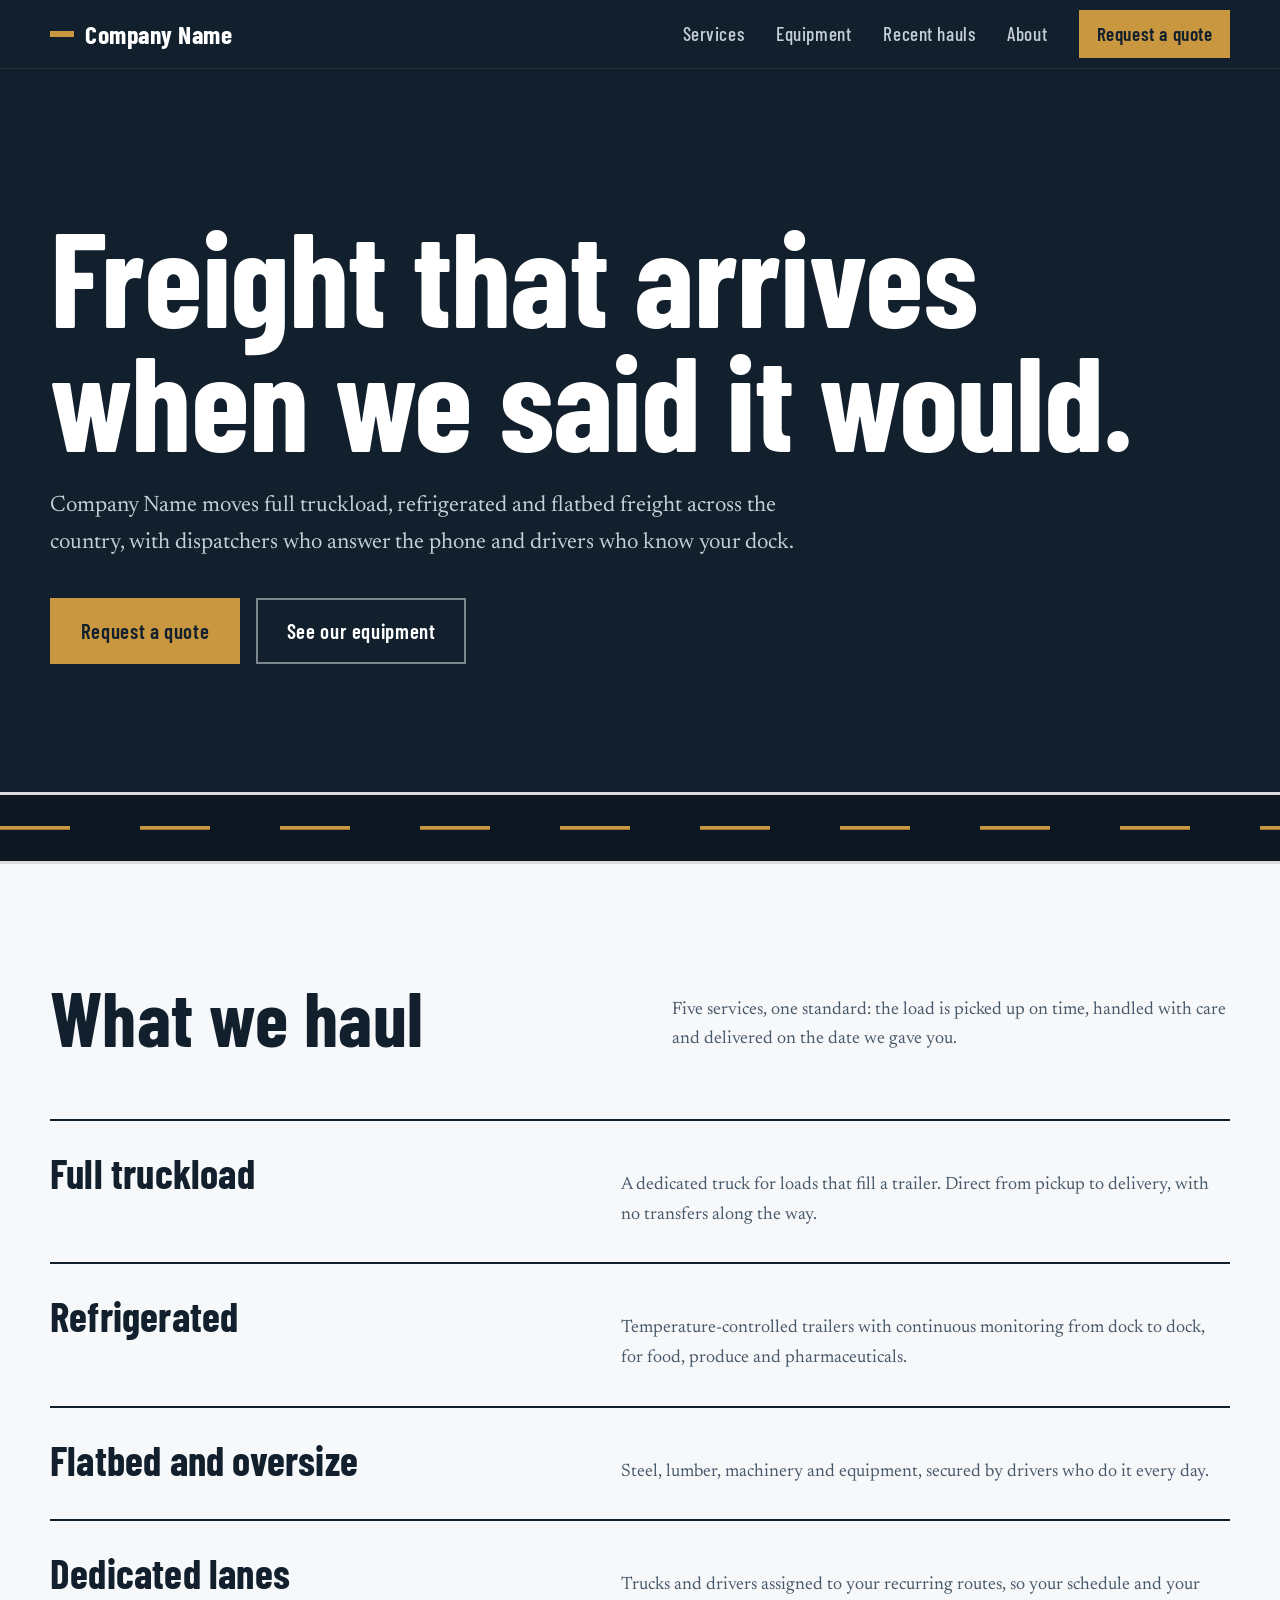
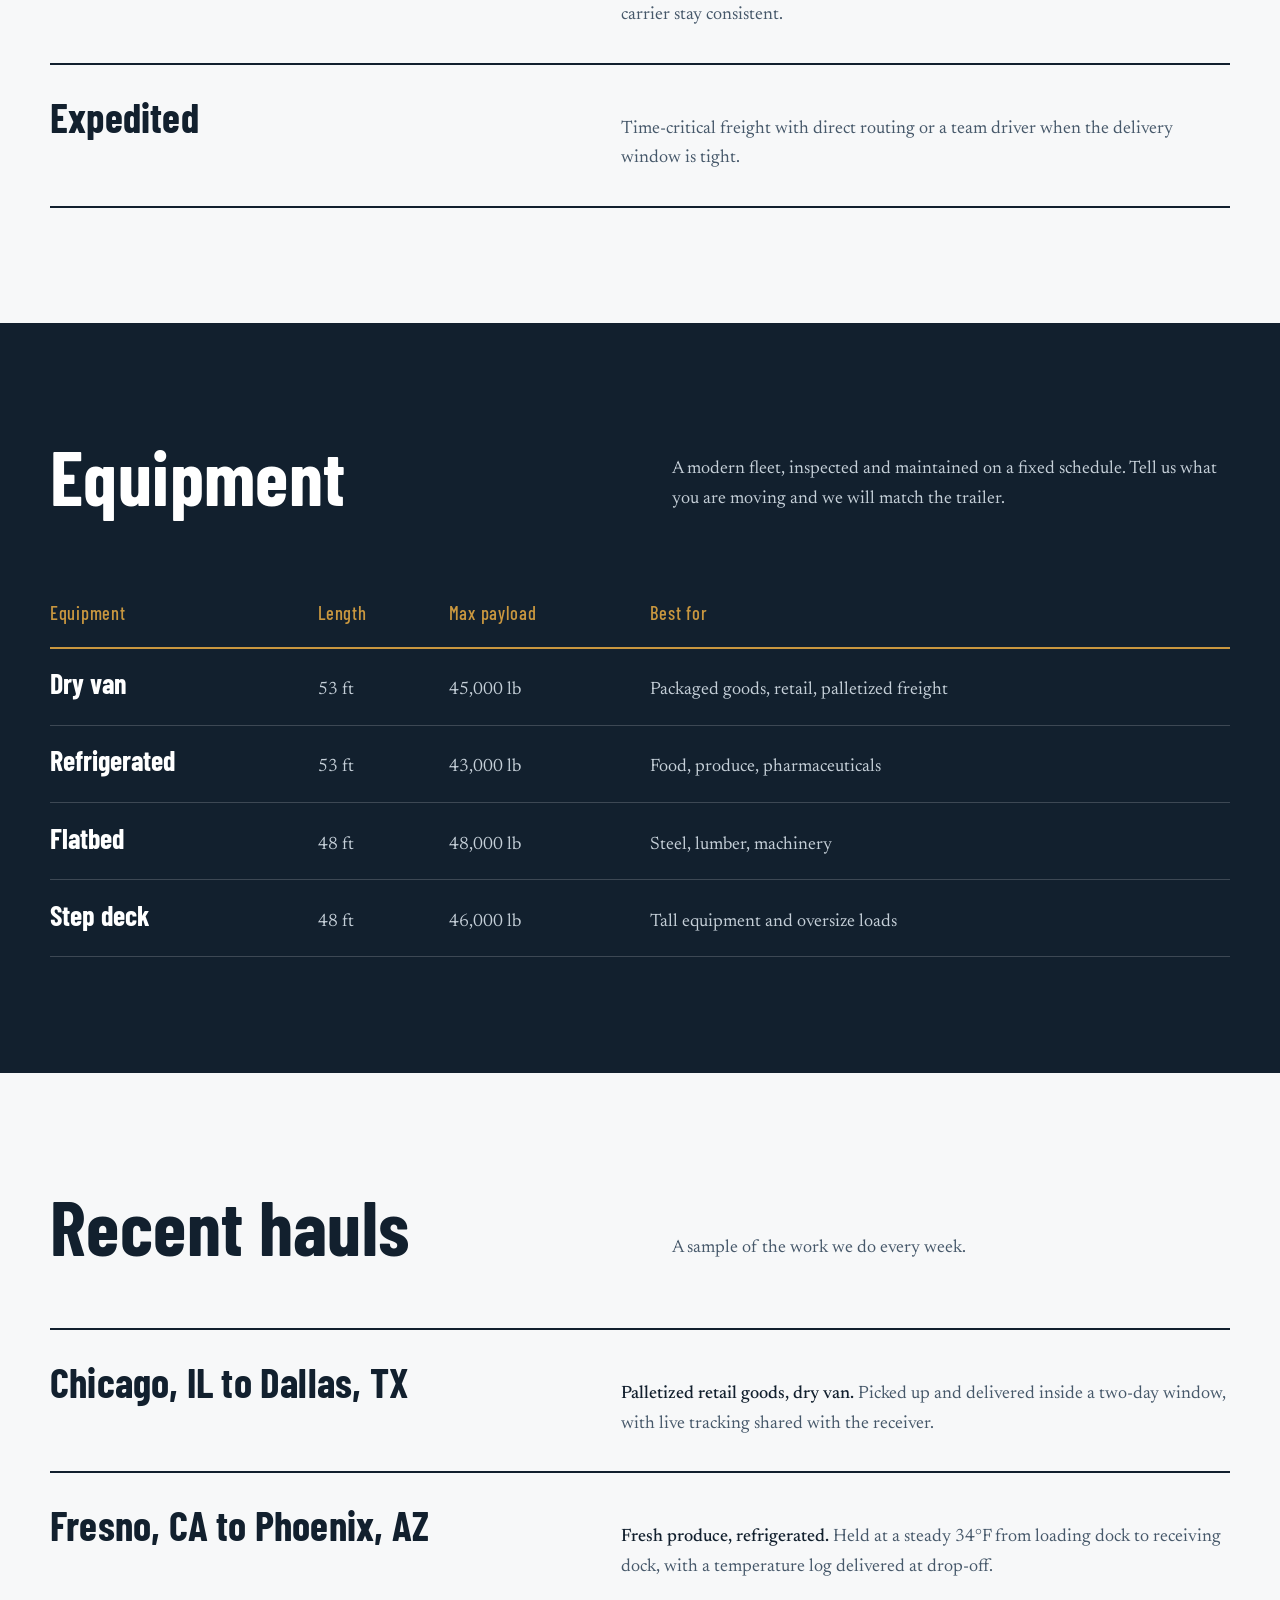
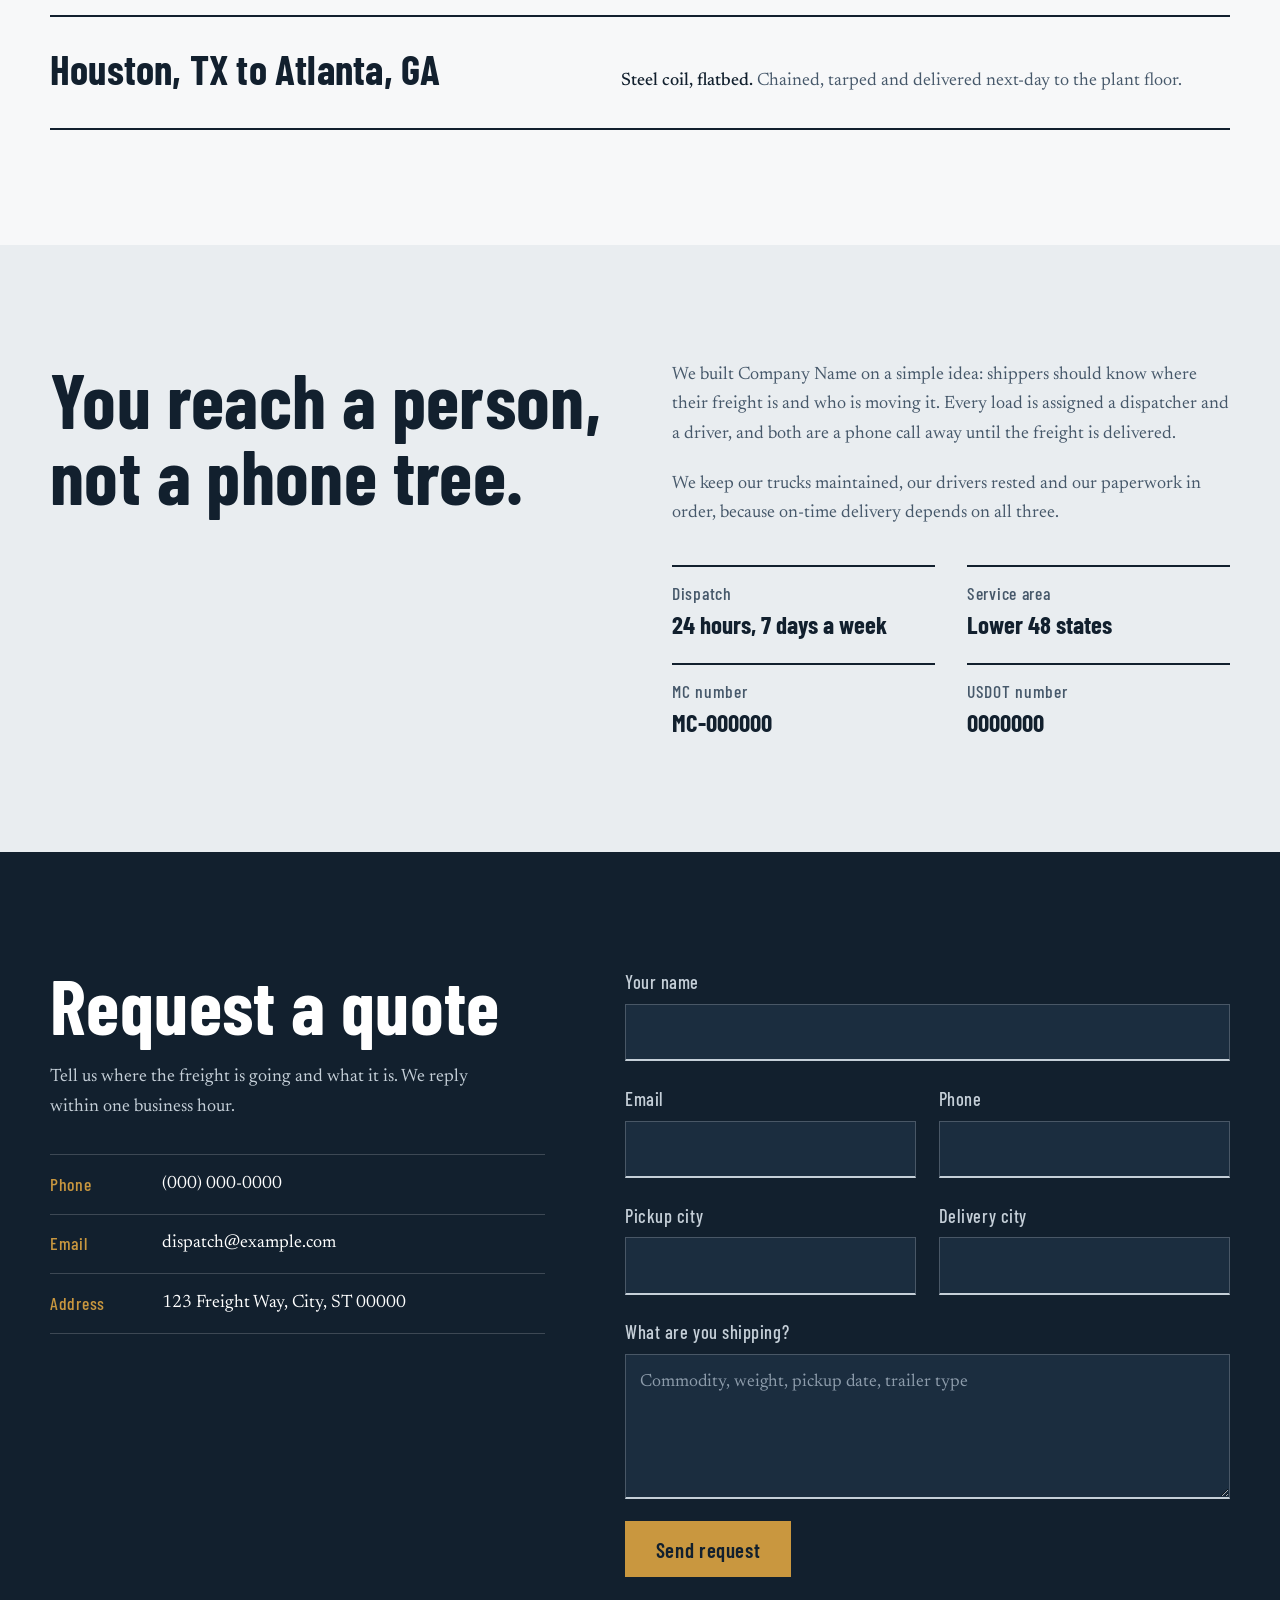
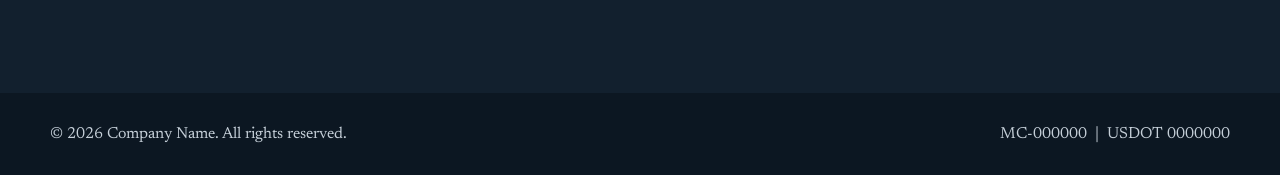
==== index.html @ 4598d10b "html and css to base" ====
<!DOCTYPE html>
<html lang="en">
<head>
  <meta charset="utf-8">
  <meta name="viewport" content="width=device-width, initial-scale=1">
  <title>Company Name | Freight Trucking</title>
  <meta name="description" content="Full truckload, refrigerated and flatbed freight with dispatchers who pick up the phone. Request a quote today.">
  <link rel="icon" href="data:image/svg+xml,%3Csvg xmlns='http://www.w3.org/2000/svg' viewBox='0 0 32 32'%3E%3Crect width='32' height='32' fill='%2312202e'/%3E%3Crect x='5' y='14' width='22' height='4' fill='%23c9973f'/%3E%3C/svg%3E">
  <link rel="preconnect" href="https://fonts.googleapis.com">
  <link rel="preconnect" href="https://fonts.gstatic.com" crossorigin>
  <link href="https://fonts.googleapis.com/css2?family=Barlow+Condensed:wght@500;600;700&family=Newsreader:ital,opsz,wght@0,6..72,400;0,6..72,500;1,6..72,400&display=swap" rel="stylesheet">
  <link rel="stylesheet" href="style.css">
</head>
<body>
  <a class="skip-link" href="#main">Skip to content</a>

  <!-- EDIT: replace "Company Name" everywhere with the real name (Find and Replace in your editor) -->
  <header class="site-header">
    <div class="container header-inner">
      <a class="brand" href="#top">
        <span class="brand-mark" aria-hidden="true"></span>
        Company Name
      </a>
      <button class="nav-toggle" aria-expanded="false" aria-controls="site-nav">Menu</button>
      <nav id="site-nav" class="site-nav" aria-label="Main">
        <a href="#services">Services</a>
        <a href="#equipment">Equipment</a>
        <a href="#work">Recent hauls</a>
        <a href="#about">About</a>
        <a class="nav-cta" href="#contact">Request a quote</a>
      </nav>
    </div>
  </header>

  <main id="main">
    <section class="hero" id="top">
      <div class="container hero-inner">
        <h1>Freight that arrives when we said it would.</h1>
        <p class="hero-lede">Company Name moves full truckload, refrigerated and flatbed freight across the country, with dispatchers who answer the phone and drivers who know your dock.</p>
        <div class="hero-actions">
          <a class="btn btn-primary" href="#contact">Request a quote</a>
          <a class="btn btn-ghost" href="#equipment">See our equipment</a>
        </div>
      </div>
      <div class="road" aria-hidden="true"><span class="road-line"></span></div>
    </section>

    <section class="section section-light" id="services">
      <div class="container">
        <div class="section-head">
          <h2>What we haul</h2>
          <p>Five services, one standard: the load is picked up on time, handled with care and delivered on the date we gave you.</p>
        </div>
        <ul class="rows">
          <li class="row">
            <h3>Full truckload</h3>
            <p>A dedicated truck for loads that fill a trailer. Direct from pickup to delivery, with no transfers along the way.</p>
          </li>
          <li class="row">
            <h3>Refrigerated</h3>
            <p>Temperature-controlled trailers with continuous monitoring from dock to dock, for food, produce and pharmaceuticals.</p>
          </li>
          <li class="row">
            <h3>Flatbed and oversize</h3>
            <p>Steel, lumber, machinery and equipment, secured by drivers who do it every day.</p>
          </li>
          <li class="row">
            <h3>Dedicated lanes</h3>
            <p>Trucks and drivers assigned to your recurring routes, so your schedule and your carrier stay consistent.</p>
          </li>
          <li class="row">
            <h3>Expedited</h3>
            <p>Time-critical freight with direct routing or a team driver when the delivery window is tight.</p>
          </li>
        </ul>
      </div>
    </section>

    <section class="section section-dark" id="equipment">
      <div class="container">
        <div class="section-head">
          <h2>Equipment</h2>
          <p>A modern fleet, inspected and maintained on a fixed schedule. Tell us what you are moving and we will match the trailer.</p>
        </div>
        <!-- EDIT: adjust lengths and payloads to match your actual fleet -->
        <div class="table-wrap">
          <table class="spec-table">
            <thead>
              <tr>
                <th scope="col">Equipment</th>
                <th scope="col">Length</th>
                <th scope="col">Max payload</th>
                <th scope="col">Best for</th>
              </tr>
            </thead>
            <tbody>
              <tr>
                <th scope="row">Dry van</th>
                <td>53 ft</td>
                <td>45,000 lb</td>
                <td>Packaged goods, retail, palletized freight</td>
              </tr>
              <tr>
                <th scope="row">Refrigerated</th>
                <td>53 ft</td>
                <td>43,000 lb</td>
                <td>Food, produce, pharmaceuticals</td>
              </tr>
              <tr>
                <th scope="row">Flatbed</th>
                <td>48 ft</td>
                <td>48,000 lb</td>
                <td>Steel, lumber, machinery</td>
              </tr>
              <tr>
                <th scope="row">Step deck</th>
                <td>48 ft</td>
                <td>46,000 lb</td>
                <td>Tall equipment and oversize loads</td>
              </tr>
            </tbody>
          </table>
        </div>
      </div>
    </section>

    <section class="section section-light" id="work">
      <div class="container">
        <div class="section-head">
          <h2>Recent hauls</h2>
          <p>A sample of the work we do every week.</p>
        </div>
        <!-- EDIT: replace these three examples with real hauls (with the customer's permission) -->
        <ul class="rows">
          <li class="row row-work">
            <h3>Chicago, IL to Dallas, TX</h3>
            <p><strong>Palletized retail goods, dry van.</strong> Picked up and delivered inside a two-day window, with live tracking shared with the receiver.</p>
          </li>
          <li class="row row-work">
            <h3>Fresno, CA to Phoenix, AZ</h3>
            <p><strong>Fresh produce, refrigerated.</strong> Held at a steady 34&deg;F from loading dock to receiving dock, with a temperature log delivered at drop-off.</p>
          </li>
          <li class="row row-work">
            <h3>Houston, TX to Atlanta, GA</h3>
            <p><strong>Steel coil, flatbed.</strong> Chained, tarped and delivered next-day to the plant floor.</p>
          </li>
        </ul>
      </div>
    </section>

    <section class="section section-mist" id="about">
      <div class="container about-grid">
        <div>
          <h2>You reach a person, not a phone tree.</h2>
        </div>
        <div class="about-body">
          <p>We built Company Name on a simple idea: shippers should know where their freight is and who is moving it. Every load is assigned a dispatcher and a driver, and both are a phone call away until the freight is delivered.</p>
          <p>We keep our trucks maintained, our drivers rested and our paperwork in order, because on-time delivery depends on all three.</p>
          <!-- EDIT: fill in your real numbers -->
          <dl class="facts">
            <div><dt>Dispatch</dt><dd>24 hours, 7 days a week</dd></div>
            <div><dt>Service area</dt><dd>Lower 48 states</dd></div>
            <div><dt>MC number</dt><dd>MC-000000</dd></div>
            <div><dt>USDOT number</dt><dd>0000000</dd></div>
          </dl>
        </div>
      </div>
    </section>

    <section class="section section-dark" id="contact">
      <div class="container contact-grid">
        <div class="contact-intro">
          <h2>Request a quote</h2>
          <p>Tell us where the freight is going and what it is. We reply within one business hour.</p>
          <ul class="contact-list">
            <!-- EDIT: real phone and email -->
            <li><span>Phone</span><a href="tel:+10000000000">(000) 000-0000</a></li>
            <li><span>Email</span><a href="mailto:dispatch@example.com">dispatch@example.com</a></li>
            <li><span>Address</span>123 Freight Way, City, ST 00000</li>
          </ul>
        </div>

        <!-- Netlify Forms: submissions appear in your Netlify dashboard under Forms -->
        <form class="quote-form" name="quote" method="POST" data-netlify="true" netlify-honeypot="bot-field">
          <input type="hidden" name="form-name" value="quote">
          <p class="hidden"><label>Leave this empty: <input name="bot-field"></label></p>

          <div class="field">
            <label for="name">Your name</label>
            <input id="name" name="name" type="text" autocomplete="name" required>
          </div>
          <div class="field-pair">
            <div class="field">
              <label for="email">Email</label>
              <input id="email" name="email" type="email" autocomplete="email" required>
            </div>
            <div class="field">
              <label for="phone">Phone</label>
              <input id="phone" name="phone" type="tel" autocomplete="tel">
            </div>
          </div>
          <div class="field-pair">
            <div class="field">
              <label for="pickup">Pickup city</label>
              <input id="pickup" name="pickup" type="text" required>
            </div>
            <div class="field">
              <label for="delivery">Delivery city</label>
              <input id="delivery" name="delivery" type="text" required>
            </div>
          </div>
          <div class="field">
            <label for="details">What are you shipping?</label>
            <textarea id="details" name="details" rows="4" placeholder="Commodity, weight, pickup date, trailer type"></textarea>
          </div>
          <button class="btn btn-primary" type="submit">Send request</button>
        </form>
      </div>
    </section>
  </main>

  <footer class="site-footer">
    <div class="container footer-inner">
      <p>&copy; 2026 Company Name. All rights reserved.</p>
      <p>MC-000000 &nbsp;|&nbsp; USDOT 0000000</p>
    </div>
  </footer>

  <script>
    var toggle = document.querySelector('.nav-toggle');
    var nav = document.getElementById('site-nav');
    toggle.addEventListener('click', function () {
      var open = nav.classList.toggle('open');
      toggle.setAttribute('aria-expanded', open);
    });
    nav.addEventListener('click', function (e) {
      if (e.target.tagName === 'A') {
        nav.classList.remove('open');
        toggle.setAttribute('aria-expanded', 'false');
      }
    });
  </script>
</body>
</html>
---- style.css ----
/* ---------- Tokens ---------- */
:root {
  --ink: #12202e;        /* deep road-night navy */
  --ink-soft: #1b2d3f;   /* raised surfaces on dark */
  --steel: #46586a;      /* secondary text on light */
  --haze: #c5cfd8;       /* secondary text on dark */
  --mist: #e9edf0;       /* light section background */
  --paper: #f7f8f9;      /* lightest section background */
  --brass: #c9973f;      /* road-marking amber */
  --brass-hover: #dcad57;

  --display: "Barlow Condensed", "Arial Narrow", Impact, sans-serif;
  --text: "Newsreader", Georgia, "Times New Roman", serif;

  --wrap: 1180px;
  --pad: clamp(1.25rem, 4vw, 2rem);
}

/* ---------- Base ---------- */
*, *::before, *::after { box-sizing: border-box; }

html { scroll-behavior: smooth; scroll-padding-top: 5rem; }

body {
  margin: 0;
  font-family: var(--text);
  font-size: 1.125rem;
  line-height: 1.65;
  color: var(--ink);
  background: var(--paper);
  -webkit-font-smoothing: antialiased;
}

img { max-width: 100%; display: block; }

h1, h2, h3 {
  font-family: var(--display);
  font-weight: 700;
  line-height: 1;
  letter-spacing: 0.005em;
  margin: 0;
}

p { margin: 0 0 1.1em; }

a { color: inherit; }

:focus-visible {
  outline: 3px solid var(--brass);
  outline-offset: 3px;
}

.container {
  width: min(var(--wrap), 100% - (var(--pad) * 2));
  margin-inline: auto;
}

.skip-link {
  position: absolute;
  left: -999px;
  top: 0;
  background: var(--brass);
  color: var(--ink);
  padding: 0.75rem 1rem;
  z-index: 100;
  font-family: var(--display);
  font-size: 1.1rem;
}
.skip-link:focus { left: 0; }

.hidden { display: none; }

/* ---------- Header ---------- */
.site-header {
  position: sticky;
  top: 0;
  z-index: 50;
  background: var(--ink);
  color: #fff;
  border-bottom: 1px solid rgba(255, 255, 255, 0.08);
}

.header-inner {
  display: flex;
  align-items: center;
  justify-content: space-between;
  min-height: 4.25rem;
  gap: 1.5rem;
}

.brand {
  display: inline-flex;
  align-items: center;
  gap: 0.7rem;
  font-family: var(--display);
  font-weight: 700;
  font-size: 1.6rem;
  letter-spacing: 0.02em;
  text-decoration: none;
}

.brand-mark {
  width: 1.5rem;
  height: 0.4rem;
  background: var(--brass);
}

.site-nav {
  display: flex;
  align-items: center;
  gap: 2rem;
}

.site-nav a {
  font-family: var(--display);
  font-weight: 500;
  font-size: 1.2rem;
  letter-spacing: 0.03em;
  text-decoration: none;
  color: var(--haze);
  transition: color 0.2s;
}

.site-nav a:hover { color: #fff; }

.site-nav .nav-cta {
  background: var(--brass);
  color: var(--ink);
  padding: 0.5rem 1.1rem;
  font-weight: 600;
}
.site-nav .nav-cta:hover { background: var(--brass-hover); color: var(--ink); }

.nav-toggle {
  display: none;
  background: none;
  border: 1px solid rgba(255, 255, 255, 0.3);
  color: #fff;
  font-family: var(--display);
  font-size: 1.1rem;
  letter-spacing: 0.03em;
  padding: 0.4rem 0.9rem;
  cursor: pointer;
}

/* ---------- Hero ---------- */
.hero {
  position: relative;
  background: var(--ink);
  color: #fff;
  padding: clamp(4.5rem, 12vw, 9rem) 0 0;
  overflow: hidden;
}

.hero-inner { padding-bottom: clamp(5rem, 11vw, 8rem); }

.hero h1 {
  font-size: clamp(3.4rem, 10.5vw, 8.5rem);
  line-height: 0.92;
  max-width: 11em;
  letter-spacing: -0.005em;
}

.hero-lede {
  max-width: 34em;
  margin: 1.75rem 0 2.25rem;
  font-size: clamp(1.15rem, 2vw, 1.4rem);
  color: var(--haze);
}

.hero-actions {
  display: flex;
  flex-wrap: wrap;
  gap: 1rem;
}

/* The road: solid edge lines with a dashed centre line that draws in once on load */
.road {
  position: relative;
  height: 4.5rem;
  border-top: 3px solid rgba(255, 255, 255, 0.85);
  border-bottom: 3px solid rgba(255, 255, 255, 0.85);
  background: #0c1722;
}

.road-line {
  position: absolute;
  left: 0;
  top: 50%;
  height: 4px;
  width: 100%;
  transform: translateY(-50%);
  background: repeating-linear-gradient(
    90deg,
    var(--brass) 0 70px,
    transparent 70px 140px
  );
  clip-path: inset(0 100% 0 0);
  animation: lay-line 1.6s cubic-bezier(0.22, 0.7, 0.2, 1) 0.3s forwards;
}

@keyframes lay-line {
  to { clip-path: inset(0 0 0 0); }
}

/* ---------- Buttons ---------- */
.btn {
  display: inline-block;
  font-family: var(--display);
  font-weight: 600;
  font-size: 1.3rem;
  letter-spacing: 0.03em;
  text-decoration: none;
  padding: 0.85rem 1.8rem;
  border: 2px solid transparent;
  cursor: pointer;
  transition: background 0.2s, color 0.2s, border-color 0.2s;
}

.btn-primary { background: var(--brass); color: var(--ink); }
.btn-primary:hover { background: var(--brass-hover); }

.btn-ghost { border-color: rgba(255, 255, 255, 0.45); color: #fff; }
.btn-ghost:hover { border-color: #fff; }

/* ---------- Sections ---------- */
.section { padding: clamp(4rem, 9vw, 7.5rem) 0; }

.section-light { background: var(--paper); }
.section-mist  { background: var(--mist); }
.section-dark  { background: var(--ink); color: #fff; }

.section-head {
  display: grid;
  grid-template-columns: 1fr;
  gap: 1.25rem;
  margin-bottom: clamp(2.5rem, 5vw, 4rem);
  align-items: end;
}

.section-head h2 { font-size: clamp(2.8rem, 6vw, 4.75rem); }

.section-head p {
  max-width: 34em;
  margin: 0;
  color: var(--steel);
}

.section-dark .section-head p { color: var(--haze); }

@media (min-width: 880px) {
  .section-head { grid-template-columns: 1fr 1fr; gap: 4rem; }
}

/* ---------- Service / work rows ---------- */
.rows { list-style: none; margin: 0; padding: 0; }

.row {
  display: grid;
  grid-template-columns: 1fr;
  gap: 0.6rem;
  padding: 1.75rem 0;
  border-top: 2px solid var(--ink);
}
.row:last-child { border-bottom: 2px solid var(--ink); }

.row h3 { font-size: clamp(1.9rem, 3.2vw, 2.6rem); }

.row p { margin: 0; color: var(--steel); max-width: 38em; }
.row p strong { color: var(--ink); font-weight: 500; }

@media (min-width: 880px) {
  .row {
    grid-template-columns: 1fr 1.2fr;
    gap: 4rem;
    align-items: baseline;
    padding: 2rem 0;
  }
}

/* ---------- Equipment table ---------- */
.table-wrap { overflow-x: auto; }

.spec-table {
  width: 100%;
  min-width: 640px;
  border-collapse: collapse;
  text-align: left;
}

.spec-table th,
.spec-table td {
  padding: 1.2rem 1.5rem 1.2rem 0;
  border-bottom: 1px solid rgba(255, 255, 255, 0.18);
  vertical-align: baseline;
}

.spec-table thead th {
  font-family: var(--display);
  font-weight: 500;
  font-size: 1.15rem;
  letter-spacing: 0.04em;
  color: var(--brass);
  border-bottom: 2px solid var(--brass);
}

.spec-table tbody th {
  font-family: var(--display);
  font-weight: 700;
  font-size: 1.75rem;
  line-height: 1.1;
}

.spec-table td { color: var(--haze); }

/* ---------- About ---------- */
.about-grid {
  display: grid;
  grid-template-columns: 1fr;
  gap: 2.5rem;
}

.about-grid h2 { font-size: clamp(2.8rem, 6vw, 4.75rem); }

.about-body p { max-width: 36em; color: var(--steel); }

.facts {
  margin: 2.25rem 0 0;
  display: grid;
  grid-template-columns: 1fr 1fr;
  gap: 1.5rem 2rem;
  max-width: 36em;
}

.facts div {
  border-top: 2px solid var(--ink);
  padding-top: 0.75rem;
}

.facts dt {
  font-family: var(--display);
  font-weight: 500;
  font-size: 1.1rem;
  letter-spacing: 0.04em;
  color: var(--steel);
}

.facts dd {
  margin: 0.15rem 0 0;
  font-family: var(--display);
  font-weight: 700;
  font-size: 1.55rem;
  line-height: 1.15;
}

@media (min-width: 880px) {
  .about-grid { grid-template-columns: 1fr 1fr; gap: 4rem; }
}

/* ---------- Contact ---------- */
.contact-grid {
  display: grid;
  grid-template-columns: 1fr;
  gap: 3rem;
}

.contact-intro h2 { font-size: clamp(2.8rem, 6vw, 4.75rem); margin-bottom: 1.25rem; }
.contact-intro > p { color: var(--haze); max-width: 26em; }

.contact-list {
  list-style: none;
  margin: 2rem 0 0;
  padding: 0;
}

.contact-list li {
  display: grid;
  grid-template-columns: 6rem 1fr;
  gap: 1rem;
  padding: 0.9rem 0;
  border-top: 1px solid rgba(255, 255, 255, 0.18);
}
.contact-list li:last-child { border-bottom: 1px solid rgba(255, 255, 255, 0.18); }

.contact-list span {
  font-family: var(--display);
  font-weight: 500;
  font-size: 1.1rem;
  letter-spacing: 0.04em;
  color: var(--brass);
}

.contact-list a { text-decoration: none; }
.contact-list a:hover { text-decoration: underline; text-underline-offset: 4px; }

.quote-form { display: grid; gap: 1.4rem; }

.field { display: grid; gap: 0.4rem; }

.field-pair {
  display: grid;
  grid-template-columns: 1fr;
  gap: 1.4rem;
}

.field label {
  font-family: var(--display);
  font-weight: 500;
  font-size: 1.15rem;
  letter-spacing: 0.03em;
  color: var(--haze);
}

.field input,
.field textarea {
  width: 100%;
  font: inherit;
  font-size: 1.1rem;
  color: #fff;
  background: var(--ink-soft);
  border: 1px solid rgba(255, 255, 255, 0.2);
  border-bottom: 2px solid var(--haze);
  padding: 0.8rem 0.9rem;
  border-radius: 0;
}

.field input::placeholder,
.field textarea::placeholder { color: #8d9cab; }

.field input:focus,
.field textarea:focus {
  outline: none;
  border-color: var(--brass);
  border-bottom-color: var(--brass);
}

.quote-form .btn { justify-self: start; }

@media (min-width: 640px) {
  .field-pair { grid-template-columns: 1fr 1fr; }
}

@media (min-width: 960px) {
  .contact-grid { grid-template-columns: 0.9fr 1.1fr; gap: 5rem; }
}

/* ---------- Footer ---------- */
.site-footer {
  background: #0c1722;
  color: var(--haze);
  font-size: 1rem;
  padding: 1.75rem 0;
}

.footer-inner {
  display: flex;
  flex-wrap: wrap;
  justify-content: space-between;
  gap: 0.5rem 2rem;
}

.footer-inner p { margin: 0; }

/* ---------- Mobile nav ---------- */
@media (max-width: 800px) {
  .nav-toggle { display: inline-block; }

  .site-nav {
    display: none;
    position: absolute;
    top: 100%;
    left: 0;
    right: 0;
    flex-direction: column;
    align-items: stretch;
    gap: 0;
    background: var(--ink);
    padding: 0.5rem var(--pad) 1.5rem;
    border-bottom: 1px solid rgba(255, 255, 255, 0.08);
  }

  .site-nav.open { display: flex; }

  .site-nav a {
    padding: 0.9rem 0;
    border-bottom: 1px solid rgba(255, 255, 255, 0.1);
    font-size: 1.35rem;
  }

  .site-nav .nav-cta {
    margin-top: 1rem;
    text-align: center;
    border-bottom: 0;
  }

  .facts { grid-template-columns: 1fr; }
}

/* ---------- Reduced motion ---------- */
@media (prefers-reduced-motion: reduce) {
  html { scroll-behavior: auto; }
  .road-line { animation: none; clip-path: none; }
}
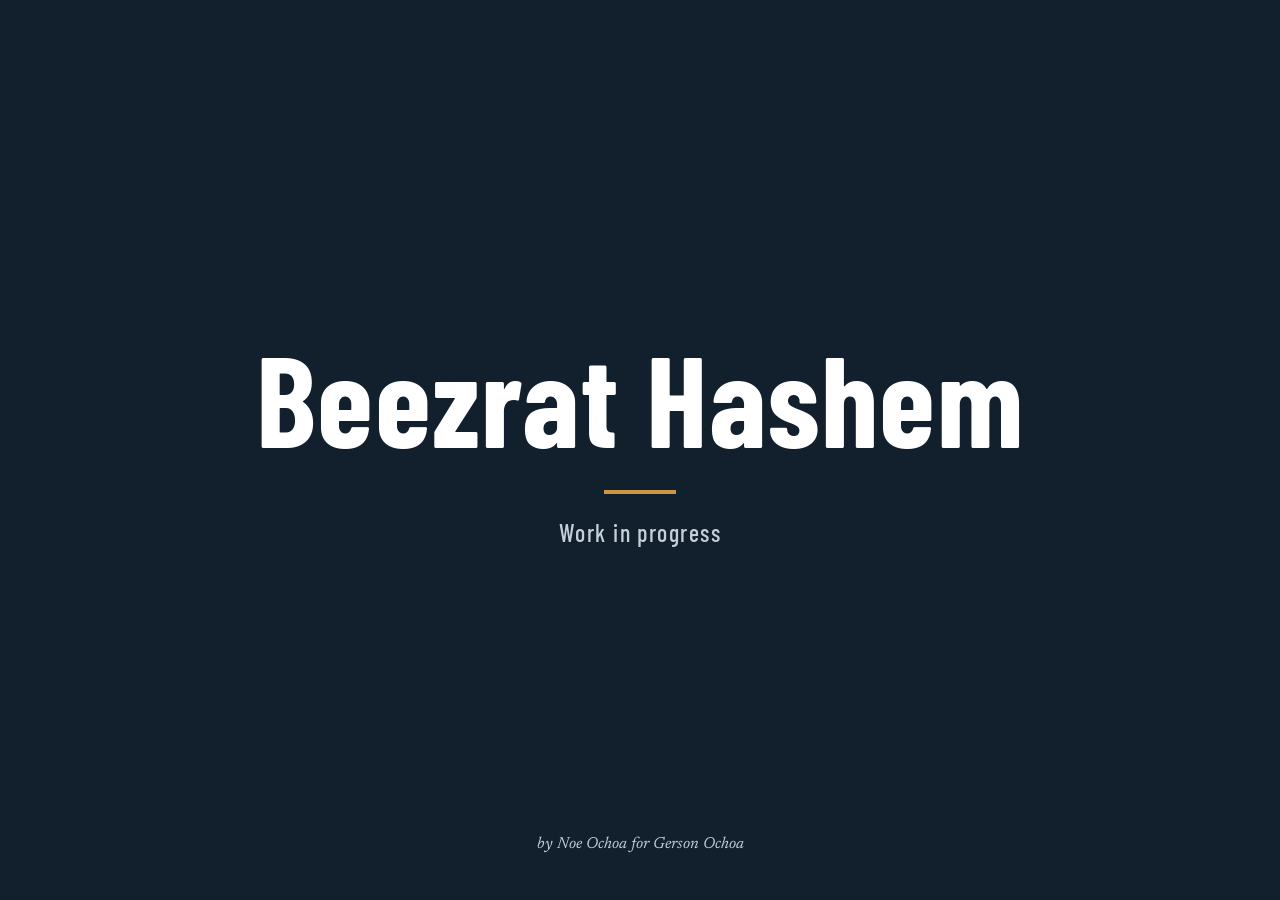
==== commit cb993f86: "html and css updated style" ====
--- a/index.html
+++ b/index.html
@@ -3,242 +3,22 @@
 <head>
   <meta charset="utf-8">
   <meta name="viewport" content="width=device-width, initial-scale=1">
-  <title>Company Name | Freight Trucking</title>
-  <meta name="description" content="Full truckload, refrigerated and flatbed freight with dispatchers who pick up the phone. Request a quote today.">
+  <title>Beezrat Hashem</title>
+  <meta name="description" content="Beezrat Hashem. Website coming soon.">
   <link rel="icon" href="data:image/svg+xml,%3Csvg xmlns='http://www.w3.org/2000/svg' viewBox='0 0 32 32'%3E%3Crect width='32' height='32' fill='%2312202e'/%3E%3Crect x='5' y='14' width='22' height='4' fill='%23c9973f'/%3E%3C/svg%3E">
   <link rel="preconnect" href="https://fonts.googleapis.com">
   <link rel="preconnect" href="https://fonts.gstatic.com" crossorigin>
-  <link href="https://fonts.googleapis.com/css2?family=Barlow+Condensed:wght@500;600;700&family=Newsreader:ital,opsz,wght@0,6..72,400;0,6..72,500;1,6..72,400&display=swap" rel="stylesheet">
+  <link href="https://fonts.googleapis.com/css2?family=Barlow+Condensed:wght@500;700&family=Newsreader:ital,opsz,wght@0,6..72,400;1,6..72,400&display=swap" rel="stylesheet">
   <link rel="stylesheet" href="style.css">
 </head>
 <body>
-  <a class="skip-link" href="#main">Skip to content</a>
-
-  <!-- EDIT: replace "Company Name" everywhere with the real name (Find and Replace in your editor) -->
-  <header class="site-header">
-    <div class="container header-inner">
-      <a class="brand" href="#top">
-        <span class="brand-mark" aria-hidden="true"></span>
-        Company Name
-      </a>
-      <button class="nav-toggle" aria-expanded="false" aria-controls="site-nav">Menu</button>
-      <nav id="site-nav" class="site-nav" aria-label="Main">
-        <a href="#services">Services</a>
-        <a href="#equipment">Equipment</a>
-        <a href="#work">Recent hauls</a>
-        <a href="#about">About</a>
-        <a class="nav-cta" href="#contact">Request a quote</a>
-      </nav>
+  <main class="page">
+    <div class="center">
+      <h1>Beezrat Hashem</h1>
+      <span class="rule" aria-hidden="true"></span>
+      <p class="status">Work in progress</p>
     </div>
-  </header>
-
-  <main id="main">
-    <section class="hero" id="top">
-      <div class="container hero-inner">
-        <h1>Freight that arrives when we said it would.</h1>
-        <p class="hero-lede">Company Name moves full truckload, refrigerated and flatbed freight across the country, with dispatchers who answer the phone and drivers who know your dock.</p>
-        <div class="hero-actions">
-          <a class="btn btn-primary" href="#contact">Request a quote</a>
-          <a class="btn btn-ghost" href="#equipment">See our equipment</a>
-        </div>
-      </div>
-      <div class="road" aria-hidden="true"><span class="road-line"></span></div>
-    </section>
-
-    <section class="section section-light" id="services">
-      <div class="container">
-        <div class="section-head">
-          <h2>What we haul</h2>
-          <p>Five services, one standard: the load is picked up on time, handled with care and delivered on the date we gave you.</p>
-        </div>
-        <ul class="rows">
-          <li class="row">
-            <h3>Full truckload</h3>
-            <p>A dedicated truck for loads that fill a trailer. Direct from pickup to delivery, with no transfers along the way.</p>
-          </li>
-          <li class="row">
-            <h3>Refrigerated</h3>
-            <p>Temperature-controlled trailers with continuous monitoring from dock to dock, for food, produce and pharmaceuticals.</p>
-          </li>
-          <li class="row">
-            <h3>Flatbed and oversize</h3>
-            <p>Steel, lumber, machinery and equipment, secured by drivers who do it every day.</p>
-          </li>
-          <li class="row">
-            <h3>Dedicated lanes</h3>
-            <p>Trucks and drivers assigned to your recurring routes, so your schedule and your carrier stay consistent.</p>
-          </li>
-          <li class="row">
-            <h3>Expedited</h3>
-            <p>Time-critical freight with direct routing or a team driver when the delivery window is tight.</p>
-          </li>
-        </ul>
-      </div>
-    </section>
-
-    <section class="section section-dark" id="equipment">
-      <div class="container">
-        <div class="section-head">
-          <h2>Equipment</h2>
-          <p>A modern fleet, inspected and maintained on a fixed schedule. Tell us what you are moving and we will match the trailer.</p>
-        </div>
-        <!-- EDIT: adjust lengths and payloads to match your actual fleet -->
-        <div class="table-wrap">
-          <table class="spec-table">
-            <thead>
-              <tr>
-                <th scope="col">Equipment</th>
-                <th scope="col">Length</th>
-                <th scope="col">Max payload</th>
-                <th scope="col">Best for</th>
-              </tr>
-            </thead>
-            <tbody>
-              <tr>
-                <th scope="row">Dry van</th>
-                <td>53 ft</td>
-                <td>45,000 lb</td>
-                <td>Packaged goods, retail, palletized freight</td>
-              </tr>
-              <tr>
-                <th scope="row">Refrigerated</th>
-                <td>53 ft</td>
-                <td>43,000 lb</td>
-                <td>Food, produce, pharmaceuticals</td>
-              </tr>
-              <tr>
-                <th scope="row">Flatbed</th>
-                <td>48 ft</td>
-                <td>48,000 lb</td>
-                <td>Steel, lumber, machinery</td>
-              </tr>
-              <tr>
-                <th scope="row">Step deck</th>
-                <td>48 ft</td>
-                <td>46,000 lb</td>
-                <td>Tall equipment and oversize loads</td>
-              </tr>
-            </tbody>
-          </table>
-        </div>
-      </div>
-    </section>
-
-    <section class="section section-light" id="work">
-      <div class="container">
-        <div class="section-head">
-          <h2>Recent hauls</h2>
-          <p>A sample of the work we do every week.</p>
-        </div>
-        <!-- EDIT: replace these three examples with real hauls (with the customer's permission) -->
-        <ul class="rows">
-          <li class="row row-work">
-            <h3>Chicago, IL to Dallas, TX</h3>
-            <p><strong>Palletized retail goods, dry van.</strong> Picked up and delivered inside a two-day window, with live tracking shared with the receiver.</p>
-          </li>
-          <li class="row row-work">
-            <h3>Fresno, CA to Phoenix, AZ</h3>
-            <p><strong>Fresh produce, refrigerated.</strong> Held at a steady 34&deg;F from loading dock to receiving dock, with a temperature log delivered at drop-off.</p>
-          </li>
-          <li class="row row-work">
-            <h3>Houston, TX to Atlanta, GA</h3>
-            <p><strong>Steel coil, flatbed.</strong> Chained, tarped and delivered next-day to the plant floor.</p>
-          </li>
-        </ul>
-      </div>
-    </section>
-
-    <section class="section section-mist" id="about">
-      <div class="container about-grid">
-        <div>
-          <h2>You reach a person, not a phone tree.</h2>
-        </div>
-        <div class="about-body">
-          <p>We built Company Name on a simple idea: shippers should know where their freight is and who is moving it. Every load is assigned a dispatcher and a driver, and both are a phone call away until the freight is delivered.</p>
-          <p>We keep our trucks maintained, our drivers rested and our paperwork in order, because on-time delivery depends on all three.</p>
-          <!-- EDIT: fill in your real numbers -->
-          <dl class="facts">
-            <div><dt>Dispatch</dt><dd>24 hours, 7 days a week</dd></div>
-            <div><dt>Service area</dt><dd>Lower 48 states</dd></div>
-            <div><dt>MC number</dt><dd>MC-000000</dd></div>
-            <div><dt>USDOT number</dt><dd>0000000</dd></div>
-          </dl>
-        </div>
-      </div>
-    </section>
-
-    <section class="section section-dark" id="contact">
-      <div class="container contact-grid">
-        <div class="contact-intro">
-          <h2>Request a quote</h2>
-          <p>Tell us where the freight is going and what it is. We reply within one business hour.</p>
-          <ul class="contact-list">
-            <!-- EDIT: real phone and email -->
-            <li><span>Phone</span><a href="tel:+10000000000">(000) 000-0000</a></li>
-            <li><span>Email</span><a href="mailto:dispatch@example.com">dispatch@example.com</a></li>
-            <li><span>Address</span>123 Freight Way, City, ST 00000</li>
-          </ul>
-        </div>
-
-        <!-- Netlify Forms: submissions appear in your Netlify dashboard under Forms -->
-        <form class="quote-form" name="quote" method="POST" data-netlify="true" netlify-honeypot="bot-field">
-          <input type="hidden" name="form-name" value="quote">
-          <p class="hidden"><label>Leave this empty: <input name="bot-field"></label></p>
-
-          <div class="field">
-            <label for="name">Your name</label>
-            <input id="name" name="name" type="text" autocomplete="name" required>
-          </div>
-          <div class="field-pair">
-            <div class="field">
-              <label for="email">Email</label>
-              <input id="email" name="email" type="email" autocomplete="email" required>
-            </div>
-            <div class="field">
-              <label for="phone">Phone</label>
-              <input id="phone" name="phone" type="tel" autocomplete="tel">
-            </div>
-          </div>
-          <div class="field-pair">
-            <div class="field">
-              <label for="pickup">Pickup city</label>
-              <input id="pickup" name="pickup" type="text" required>
-            </div>
-            <div class="field">
-              <label for="delivery">Delivery city</label>
-              <input id="delivery" name="delivery" type="text" required>
-            </div>
-          </div>
-          <div class="field">
-            <label for="details">What are you shipping?</label>
-            <textarea id="details" name="details" rows="4" placeholder="Commodity, weight, pickup date, trailer type"></textarea>
-          </div>
-          <button class="btn btn-primary" type="submit">Send request</button>
-        </form>
-      </div>
-    </section>
+    <p class="credit">by Noe Ochoa for Gerson Ochoa</p>
   </main>
-
-  <footer class="site-footer">
-    <div class="container footer-inner">
-      <p>&copy; 2026 Company Name. All rights reserved.</p>
-      <p>MC-000000 &nbsp;|&nbsp; USDOT 0000000</p>
-    </div>
-  </footer>
-
-  <script>
-    var toggle = document.querySelector('.nav-toggle');
-    var nav = document.getElementById('site-nav');
-    toggle.addEventListener('click', function () {
-      var open = nav.classList.toggle('open');
-      toggle.setAttribute('aria-expanded', open);
-    });
-    nav.addEventListener('click', function (e) {
-      if (e.target.tagName === 'A') {
-        nav.classList.remove('open');
-        toggle.setAttribute('aria-expanded', 'false');
-      }
-    });
-  </script>
 </body>
 </html>
--- a/style.css
+++ b/style.css
@@ -1,503 +1,70 @@
-/* ---------- Tokens ---------- */
 :root {
-  --ink: #12202e;        /* deep road-night navy */
-  --ink-soft: #1b2d3f;   /* raised surfaces on dark */
-  --steel: #46586a;      /* secondary text on light */
-  --haze: #c5cfd8;       /* secondary text on dark */
-  --mist: #e9edf0;       /* light section background */
-  --paper: #f7f8f9;      /* lightest section background */
-  --brass: #c9973f;      /* road-marking amber */
-  --brass-hover: #dcad57;
-
+  --ink: #12202e;
+  --haze: #c5cfd8;
+  --brass: #c9973f;
   --display: "Barlow Condensed", "Arial Narrow", Impact, sans-serif;
-  --text: "Newsreader", Georgia, "Times New Roman", serif;
-
-  --wrap: 1180px;
-  --pad: clamp(1.25rem, 4vw, 2rem);
+  --text: "Newsreader", Georgia, serif;
 }
 
-/* ---------- Base ---------- */
 *, *::before, *::after { box-sizing: border-box; }
 
-html { scroll-behavior: smooth; scroll-padding-top: 5rem; }
+html, body { height: 100%; margin: 0; }
 
 body {
-  margin: 0;
+  background: var(--ink);
+  color: #fff;
   font-family: var(--text);
-  font-size: 1.125rem;
-  line-height: 1.65;
-  color: var(--ink);
-  background: var(--paper);
   -webkit-font-smoothing: antialiased;
 }
 
-img { max-width: 100%; display: block; }
+.page {
+  min-height: 100vh;
+  min-height: 100svh;
+  display: flex;
+  flex-direction: column;
+  justify-content: space-between;
+  padding: clamp(1.5rem, 5vw, 3rem);
+}
 
-h1, h2, h3 {
+.center {
+  flex: 1;
+  display: flex;
+  flex-direction: column;
+  justify-content: center;
+  align-items: center;
+  text-align: center;
+}
+
+h1 {
+  margin: 0;
   font-family: var(--display);
   font-weight: 700;
-  line-height: 1;
-  letter-spacing: 0.005em;
-  margin: 0;
+  font-size: clamp(3.2rem, 12vw, 8rem);
+  line-height: 0.95;
+  letter-spacing: 0.01em;
 }
 
-p { margin: 0 0 1.1em; }
-
-a { color: inherit; }
-
-:focus-visible {
-  outline: 3px solid var(--brass);
-  outline-offset: 3px;
-}
-
-.container {
-  width: min(var(--wrap), 100% - (var(--pad) * 2));
-  margin-inline: auto;
-}
-
-.skip-link {
-  position: absolute;
-  left: -999px;
-  top: 0;
-  background: var(--brass);
-  color: var(--ink);
-  padding: 0.75rem 1rem;
-  z-index: 100;
-  font-family: var(--display);
-  font-size: 1.1rem;
-}
-.skip-link:focus { left: 0; }
-
-.hidden { display: none; }
-
-/* ---------- Header ---------- */
-.site-header {
-  position: sticky;
-  top: 0;
-  z-index: 50;
-  background: var(--ink);
-  color: #fff;
-  border-bottom: 1px solid rgba(255, 255, 255, 0.08);
-}
-
-.header-inner {
-  display: flex;
-  align-items: center;
-  justify-content: space-between;
-  min-height: 4.25rem;
-  gap: 1.5rem;
-}
-
-.brand {
-  display: inline-flex;
-  align-items: center;
-  gap: 0.7rem;
-  font-family: var(--display);
-  font-weight: 700;
-  font-size: 1.6rem;
-  letter-spacing: 0.02em;
-  text-decoration: none;
-}
-
-.brand-mark {
-  width: 1.5rem;
-  height: 0.4rem;
+.rule {
+  display: block;
+  width: 4.5rem;
+  height: 4px;
+  margin: 2rem 0 1.5rem;
   background: var(--brass);
 }
 
-.site-nav {
-  display: flex;
-  align-items: center;
-  gap: 2rem;
-}
-
-.site-nav a {
+.status {
+  margin: 0;
   font-family: var(--display);
   font-weight: 500;
-  font-size: 1.2rem;
-  letter-spacing: 0.03em;
-  text-decoration: none;
-  color: var(--haze);
-  transition: color 0.2s;
-}
-
-.site-nav a:hover { color: #fff; }
-
-.site-nav .nav-cta {
-  background: var(--brass);
-  color: var(--ink);
-  padding: 0.5rem 1.1rem;
-  font-weight: 600;
-}
-.site-nav .nav-cta:hover { background: var(--brass-hover); color: var(--ink); }
-
-.nav-toggle {
-  display: none;
-  background: none;
-  border: 1px solid rgba(255, 255, 255, 0.3);
-  color: #fff;
-  font-family: var(--display);
-  font-size: 1.1rem;
-  letter-spacing: 0.03em;
-  padding: 0.4rem 0.9rem;
-  cursor: pointer;
-}
-
-/* ---------- Hero ---------- */
-.hero {
-  position: relative;
-  background: var(--ink);
-  color: #fff;
-  padding: clamp(4.5rem, 12vw, 9rem) 0 0;
-  overflow: hidden;
-}
-
-.hero-inner { padding-bottom: clamp(5rem, 11vw, 8rem); }
-
-.hero h1 {
-  font-size: clamp(3.4rem, 10.5vw, 8.5rem);
-  line-height: 0.92;
-  max-width: 11em;
-  letter-spacing: -0.005em;
-}
-
-.hero-lede {
-  max-width: 34em;
-  margin: 1.75rem 0 2.25rem;
-  font-size: clamp(1.15rem, 2vw, 1.4rem);
+  font-size: clamp(1.2rem, 2.4vw, 1.5rem);
+  letter-spacing: 0.06em;
   color: var(--haze);
 }
 
-.hero-actions {
-  display: flex;
-  flex-wrap: wrap;
-  gap: 1rem;
-}
-
-/* The road: solid edge lines with a dashed centre line that draws in once on load */
-.road {
-  position: relative;
-  height: 4.5rem;
-  border-top: 3px solid rgba(255, 255, 255, 0.85);
-  border-bottom: 3px solid rgba(255, 255, 255, 0.85);
-  background: #0c1722;
-}
-
-.road-line {
-  position: absolute;
-  left: 0;
-  top: 50%;
-  height: 4px;
-  width: 100%;
-  transform: translateY(-50%);
-  background: repeating-linear-gradient(
-    90deg,
-    var(--brass) 0 70px,
-    transparent 70px 140px
-  );
-  clip-path: inset(0 100% 0 0);
-  animation: lay-line 1.6s cubic-bezier(0.22, 0.7, 0.2, 1) 0.3s forwards;
-}
-
-@keyframes lay-line {
-  to { clip-path: inset(0 0 0 0); }
-}
-
-/* ---------- Buttons ---------- */
-.btn {
-  display: inline-block;
-  font-family: var(--display);
-  font-weight: 600;
-  font-size: 1.3rem;
-  letter-spacing: 0.03em;
-  text-decoration: none;
-  padding: 0.85rem 1.8rem;
-  border: 2px solid transparent;
-  cursor: pointer;
-  transition: background 0.2s, color 0.2s, border-color 0.2s;
-}
-
-.btn-primary { background: var(--brass); color: var(--ink); }
-.btn-primary:hover { background: var(--brass-hover); }
-
-.btn-ghost { border-color: rgba(255, 255, 255, 0.45); color: #fff; }
-.btn-ghost:hover { border-color: #fff; }
-
-/* ---------- Sections ---------- */
-.section { padding: clamp(4rem, 9vw, 7.5rem) 0; }
-
-.section-light { background: var(--paper); }
-.section-mist  { background: var(--mist); }
-.section-dark  { background: var(--ink); color: #fff; }
-
-.section-head {
-  display: grid;
-  grid-template-columns: 1fr;
-  gap: 1.25rem;
-  margin-bottom: clamp(2.5rem, 5vw, 4rem);
-  align-items: end;
-}
-
-.section-head h2 { font-size: clamp(2.8rem, 6vw, 4.75rem); }
-
-.section-head p {
-  max-width: 34em;
+.credit {
   margin: 0;
-  color: var(--steel);
-}
-
-.section-dark .section-head p { color: var(--haze); }
-
-@media (min-width: 880px) {
-  .section-head { grid-template-columns: 1fr 1fr; gap: 4rem; }
-}
-
-/* ---------- Service / work rows ---------- */
-.rows { list-style: none; margin: 0; padding: 0; }
-
-.row {
-  display: grid;
-  grid-template-columns: 1fr;
-  gap: 0.6rem;
-  padding: 1.75rem 0;
-  border-top: 2px solid var(--ink);
-}
-.row:last-child { border-bottom: 2px solid var(--ink); }
-
-.row h3 { font-size: clamp(1.9rem, 3.2vw, 2.6rem); }
-
-.row p { margin: 0; color: var(--steel); max-width: 38em; }
-.row p strong { color: var(--ink); font-weight: 500; }
-
-@media (min-width: 880px) {
-  .row {
-    grid-template-columns: 1fr 1.2fr;
-    gap: 4rem;
-    align-items: baseline;
-    padding: 2rem 0;
-  }
-}
-
-/* ---------- Equipment table ---------- */
-.table-wrap { overflow-x: auto; }
-
-.spec-table {
-  width: 100%;
-  min-width: 640px;
-  border-collapse: collapse;
-  text-align: left;
-}
-
-.spec-table th,
-.spec-table td {
-  padding: 1.2rem 1.5rem 1.2rem 0;
-  border-bottom: 1px solid rgba(255, 255, 255, 0.18);
-  vertical-align: baseline;
-}
-
-.spec-table thead th {
-  font-family: var(--display);
-  font-weight: 500;
-  font-size: 1.15rem;
-  letter-spacing: 0.04em;
-  color: var(--brass);
-  border-bottom: 2px solid var(--brass);
-}
-
-.spec-table tbody th {
-  font-family: var(--display);
-  font-weight: 700;
-  font-size: 1.75rem;
-  line-height: 1.1;
-}
-
-.spec-table td { color: var(--haze); }
-
-/* ---------- About ---------- */
-.about-grid {
-  display: grid;
-  grid-template-columns: 1fr;
-  gap: 2.5rem;
-}
-
-.about-grid h2 { font-size: clamp(2.8rem, 6vw, 4.75rem); }
-
-.about-body p { max-width: 36em; color: var(--steel); }
-
-.facts {
-  margin: 2.25rem 0 0;
-  display: grid;
-  grid-template-columns: 1fr 1fr;
-  gap: 1.5rem 2rem;
-  max-width: 36em;
-}
-
-.facts div {
-  border-top: 2px solid var(--ink);
-  padding-top: 0.75rem;
-}
-
-.facts dt {
-  font-family: var(--display);
-  font-weight: 500;
-  font-size: 1.1rem;
-  letter-spacing: 0.04em;
-  color: var(--steel);
-}
-
-.facts dd {
-  margin: 0.15rem 0 0;
-  font-family: var(--display);
-  font-weight: 700;
-  font-size: 1.55rem;
-  line-height: 1.15;
-}
-
-@media (min-width: 880px) {
-  .about-grid { grid-template-columns: 1fr 1fr; gap: 4rem; }
-}
-
-/* ---------- Contact ---------- */
-.contact-grid {
-  display: grid;
-  grid-template-columns: 1fr;
-  gap: 3rem;
-}
-
-.contact-intro h2 { font-size: clamp(2.8rem, 6vw, 4.75rem); margin-bottom: 1.25rem; }
-.contact-intro > p { color: var(--haze); max-width: 26em; }
-
-.contact-list {
-  list-style: none;
-  margin: 2rem 0 0;
-  padding: 0;
-}
-
-.contact-list li {
-  display: grid;
-  grid-template-columns: 6rem 1fr;
-  gap: 1rem;
-  padding: 0.9rem 0;
-  border-top: 1px solid rgba(255, 255, 255, 0.18);
-}
-.contact-list li:last-child { border-bottom: 1px solid rgba(255, 255, 255, 0.18); }
-
-.contact-list span {
-  font-family: var(--display);
-  font-weight: 500;
-  font-size: 1.1rem;
-  letter-spacing: 0.04em;
-  color: var(--brass);
-}
-
-.contact-list a { text-decoration: none; }
-.contact-list a:hover { text-decoration: underline; text-underline-offset: 4px; }
-
-.quote-form { display: grid; gap: 1.4rem; }
-
-.field { display: grid; gap: 0.4rem; }
-
-.field-pair {
-  display: grid;
-  grid-template-columns: 1fr;
-  gap: 1.4rem;
-}
-
-.field label {
-  font-family: var(--display);
-  font-weight: 500;
-  font-size: 1.15rem;
-  letter-spacing: 0.03em;
+  text-align: center;
+  font-style: italic;
+  font-size: 1rem;
   color: var(--haze);
 }
-
-.field input,
-.field textarea {
-  width: 100%;
-  font: inherit;
-  font-size: 1.1rem;
-  color: #fff;
-  background: var(--ink-soft);
-  border: 1px solid rgba(255, 255, 255, 0.2);
-  border-bottom: 2px solid var(--haze);
-  padding: 0.8rem 0.9rem;
-  border-radius: 0;
-}
-
-.field input::placeholder,
-.field textarea::placeholder { color: #8d9cab; }
-
-.field input:focus,
-.field textarea:focus {
-  outline: none;
-  border-color: var(--brass);
-  border-bottom-color: var(--brass);
-}
-
-.quote-form .btn { justify-self: start; }
-
-@media (min-width: 640px) {
-  .field-pair { grid-template-columns: 1fr 1fr; }
-}
-
-@media (min-width: 960px) {
-  .contact-grid { grid-template-columns: 0.9fr 1.1fr; gap: 5rem; }
-}
-
-/* ---------- Footer ---------- */
-.site-footer {
-  background: #0c1722;
-  color: var(--haze);
-  font-size: 1rem;
-  padding: 1.75rem 0;
-}
-
-.footer-inner {
-  display: flex;
-  flex-wrap: wrap;
-  justify-content: space-between;
-  gap: 0.5rem 2rem;
-}
-
-.footer-inner p { margin: 0; }
-
-/* ---------- Mobile nav ---------- */
-@media (max-width: 800px) {
-  .nav-toggle { display: inline-block; }
-
-  .site-nav {
-    display: none;
-    position: absolute;
-    top: 100%;
-    left: 0;
-    right: 0;
-    flex-direction: column;
-    align-items: stretch;
-    gap: 0;
-    background: var(--ink);
-    padding: 0.5rem var(--pad) 1.5rem;
-    border-bottom: 1px solid rgba(255, 255, 255, 0.08);
-  }
-
-  .site-nav.open { display: flex; }
-
-  .site-nav a {
-    padding: 0.9rem 0;
-    border-bottom: 1px solid rgba(255, 255, 255, 0.1);
-    font-size: 1.35rem;
-  }
-
-  .site-nav .nav-cta {
-    margin-top: 1rem;
-    text-align: center;
-    border-bottom: 0;
-  }
-
-  .facts { grid-template-columns: 1fr; }
-}
-
-/* ---------- Reduced motion ---------- */
-@media (prefers-reduced-motion: reduce) {
-  html { scroll-behavior: auto; }
-  .road-line { animation: none; clip-path: none; }
-}
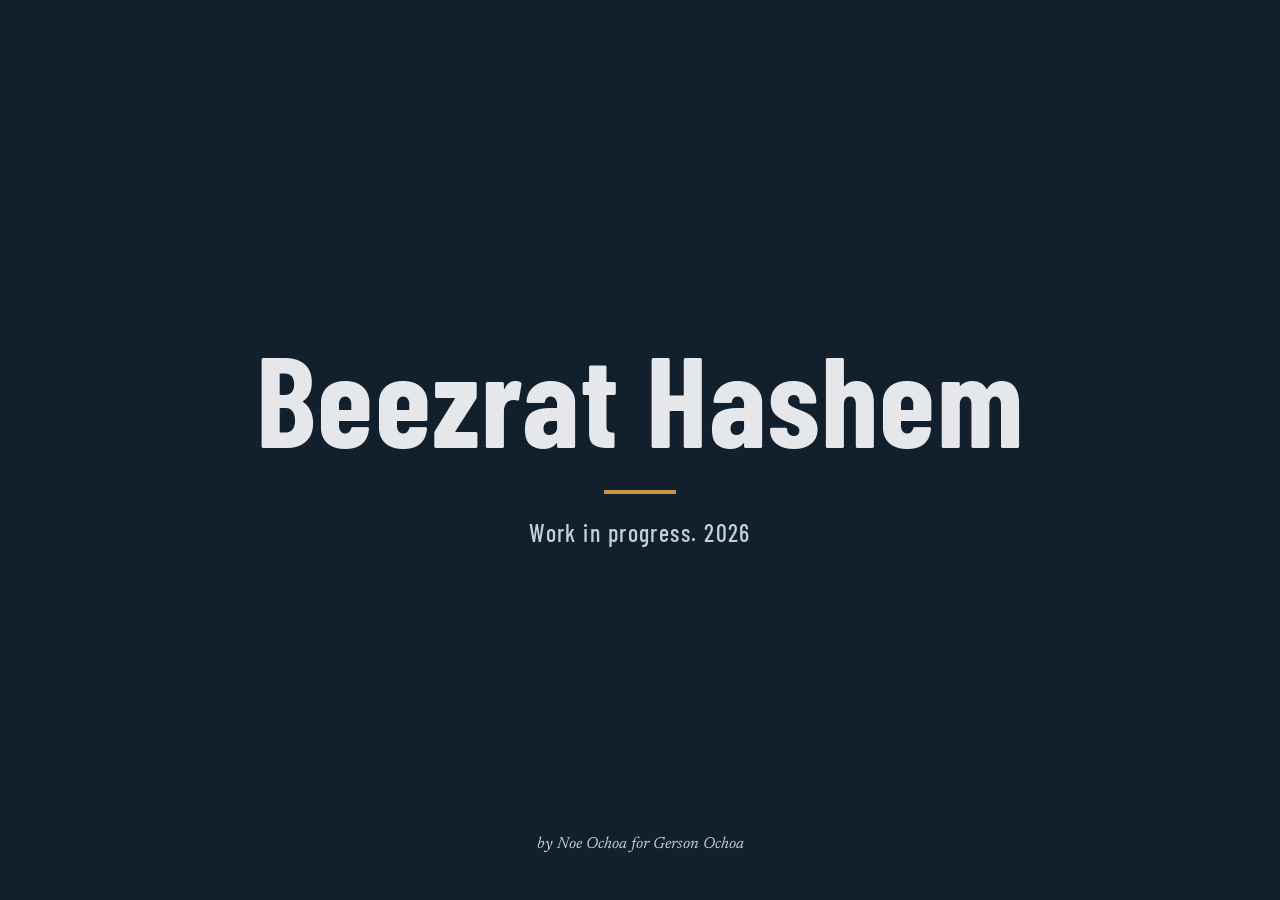
==== commit 60012694: "html and css updated styles" ====
--- a/index.html
+++ b/index.html
@@ -16,7 +16,7 @@
     <div class="center">
       <h1>Beezrat Hashem</h1>
       <span class="rule" aria-hidden="true"></span>
-      <p class="status">Work in progress</p>
+      <p class="status">Work in progress. 2026</p>
     </div>
     <p class="credit">by Noe Ochoa for Gerson Ochoa</p>
   </main>
--- a/style.css
+++ b/style.css
@@ -12,7 +12,7 @@
 
 body {
   background: var(--ink);
-  color: #fff;
+  color: #E5E7EB;
   font-family: var(--text);
   -webkit-font-smoothing: antialiased;
 }
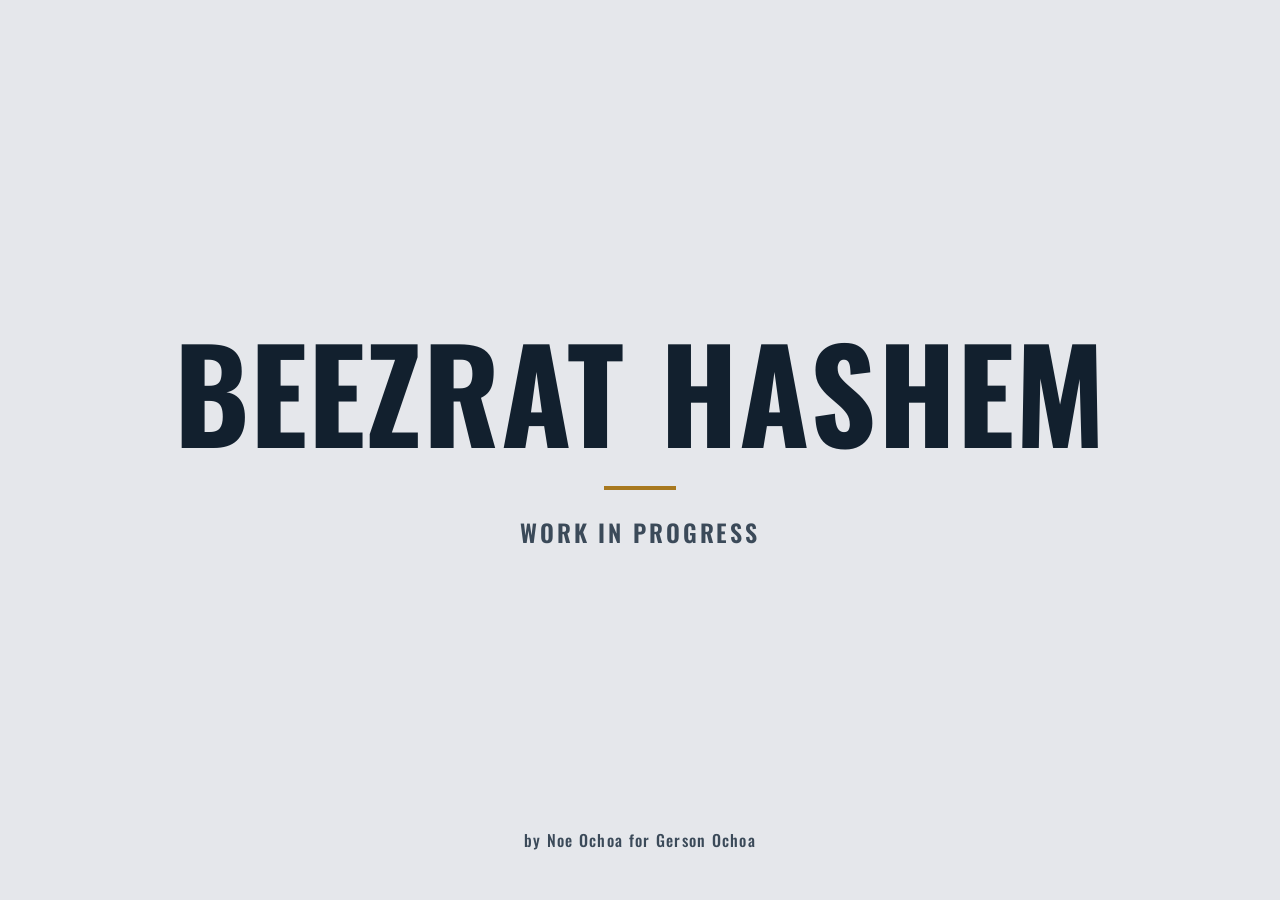
==== commit 4d63ee3d: "filename" ====
--- a/index.html
+++ b/index.html
@@ -5,10 +5,10 @@
   <meta name="viewport" content="width=device-width, initial-scale=1">
   <title>Beezrat Hashem</title>
   <meta name="description" content="Beezrat Hashem. Website coming soon.">
-  <link rel="icon" href="data:image/svg+xml,%3Csvg xmlns='http://www.w3.org/2000/svg' viewBox='0 0 32 32'%3E%3Crect width='32' height='32' fill='%2312202e'/%3E%3Crect x='5' y='14' width='22' height='4' fill='%23c9973f'/%3E%3C/svg%3E">
+  <link rel="icon" href="data:image/svg+xml,%3Csvg xmlns='http://www.w3.org/2000/svg' viewBox='0 0 32 32'%3E%3Crect width='32' height='32' fill='%23E5E7EB'/%3E%3Crect x='5' y='14' width='22' height='4' fill='%23a8791f'/%3E%3C/svg%3E">
   <link rel="preconnect" href="https://fonts.googleapis.com">
   <link rel="preconnect" href="https://fonts.gstatic.com" crossorigin>
-  <link href="https://fonts.googleapis.com/css2?family=Barlow+Condensed:wght@500;700&family=Newsreader:ital,opsz,wght@0,6..72,400;1,6..72,400&display=swap" rel="stylesheet">
+  <link href="https://fonts.googleapis.com/css2?family=Oswald:wght@500;600;700&display=swap" rel="stylesheet">
   <link rel="stylesheet" href="style.css">
 </head>
 <body>
@@ -16,7 +16,7 @@
     <div class="center">
       <h1>Beezrat Hashem</h1>
       <span class="rule" aria-hidden="true"></span>
-      <p class="status">Work in progress. 2026</p>
+      <p class="status">Work in progress</p>
     </div>
     <p class="credit">by Noe Ochoa for Gerson Ochoa</p>
   </main>
--- a/style.css
+++ b/style.css
@@ -1,9 +1,9 @@
 :root {
-  --ink: #12202e;
-  --haze: #c5cfd8;
-  --brass: #c9973f;
-  --display: "Barlow Condensed", "Arial Narrow", Impact, sans-serif;
-  --text: "Newsreader", Georgia, serif;
+  --bg: #E5E7EB;      /* pleasant grey */
+  --ink: #12202e;     /* dark text */
+  --ink-soft: #3b4a59;/* secondary text */
+  --accent: #a8791f;  /* deep amber line */
+  --font: "Oswald", "Arial Narrow", Impact, sans-serif;
 }
 
 *, *::before, *::after { box-sizing: border-box; }
@@ -11,9 +11,9 @@
 html, body { height: 100%; margin: 0; }
 
 body {
-  background: var(--ink);
-  color: #E5E7EB;
-  font-family: var(--text);
+  background: var(--bg);
+  color: var(--ink);
+  font-family: var(--font);
   -webkit-font-smoothing: antialiased;
 }
 
@@ -37,11 +37,11 @@
 
 h1 {
   margin: 0;
-  font-family: var(--display);
   font-weight: 700;
   font-size: clamp(3.2rem, 12vw, 8rem);
-  line-height: 0.95;
+  line-height: 1;
   letter-spacing: 0.01em;
+  text-transform: uppercase;
 }
 
 .rule {
@@ -49,22 +49,23 @@
   width: 4.5rem;
   height: 4px;
   margin: 2rem 0 1.5rem;
-  background: var(--brass);
+  background: var(--accent);
 }
 
 .status {
   margin: 0;
-  font-family: var(--display);
-  font-weight: 500;
+  font-weight: 600;
   font-size: clamp(1.2rem, 2.4vw, 1.5rem);
-  letter-spacing: 0.06em;
-  color: var(--haze);
+  letter-spacing: 0.12em;
+  text-transform: uppercase;
+  color: var(--ink-soft);
 }
 
 .credit {
   margin: 0;
   text-align: center;
-  font-style: italic;
+  font-weight: 500;
   font-size: 1rem;
-  color: var(--haze);
+  letter-spacing: 0.08em;
+  color: var(--ink-soft);
 }
